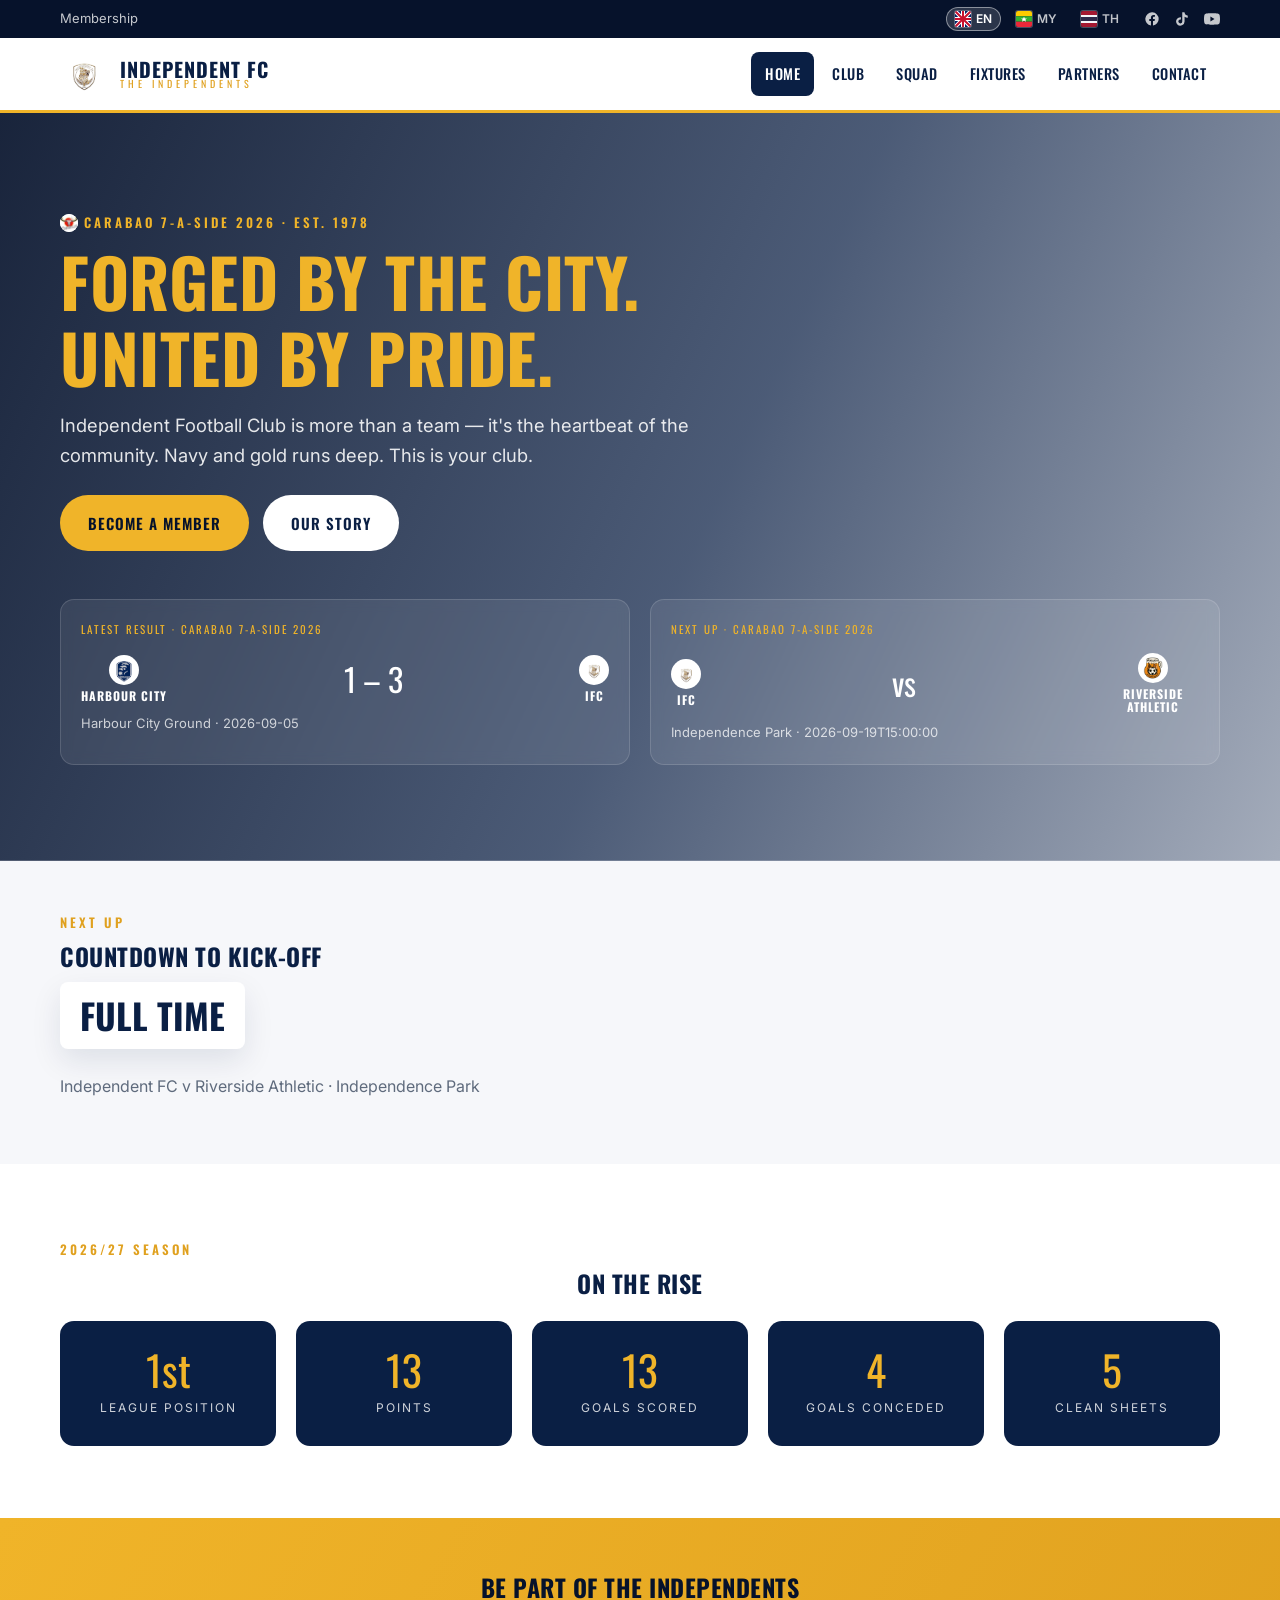
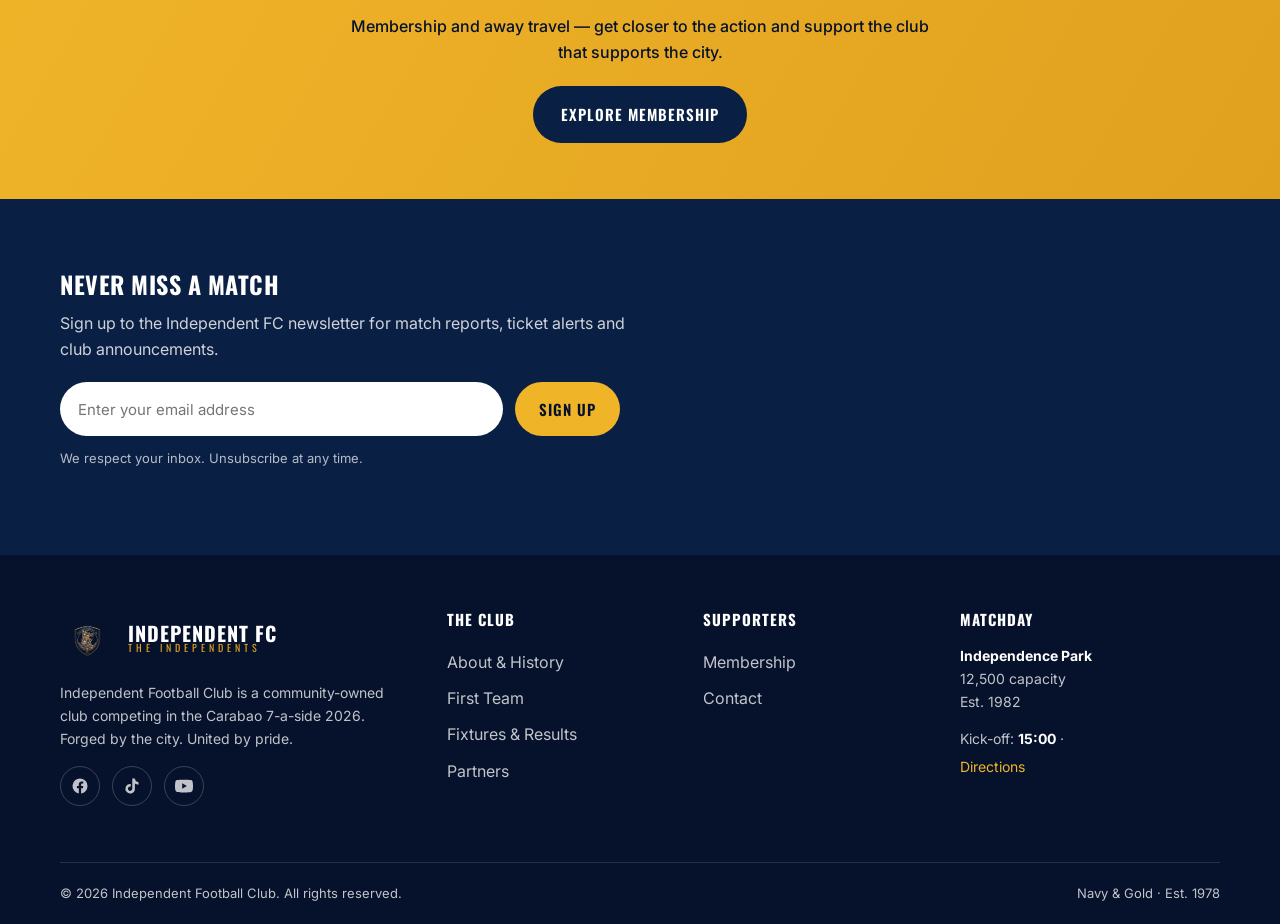
==== index.html @ 66b0af92 "Independent FC static site: 7 pages, Carabao 7-a-side 2026, EN/MY/TH language switcher, squad, fixtu" ====
<!DOCTYPE html>
<html lang="en">
<head>
  <meta charset="UTF-8">
  <meta name="viewport" content="width=device-width, initial-scale=1.0">
  <title>Independent Football Club — The Independents | Home</title>
  <meta name="description" content="Independent Football Club — a proud community football club. Match results, fixtures, squad, news, tickets and membership. Forged by the city. United by pride.">
  <meta property="og:title" content="Independent Football Club">
  <meta property="og:description" content="Forged by the city. United by pride. Fixtures, results, squad, tickets and membership for Independent FC.">
  <meta property="og:type" content="website">
  <meta property="og:image" content="assets/img/hero.svg">
  <link rel="icon" href="assets/img/crest.png">
  <link rel="preconnect" href="https://fonts.googleapis.com">
  <link rel="preconnect" href="https://fonts.gstatic.com" crossorigin>
  <link href="https://fonts.googleapis.com/css2?family=Oswald:wght@400;500;600;700&family=Inter:wght@400;500;600;700&display=swap" rel="stylesheet">
  <link rel="stylesheet" href="css/style.css">
  <script type="application/ld+json">
  {
    "@context": "https://schema.org",
    "@type": "SportsClub",
    "name": "Independent Football Club",
    "sport": "Association Football",
    "foundingDate": "1978",
    "location": { "@type": "Place", "name": "Independence Park" }
  }
  </script>
</head>
<body>

  <!-- Top bar -->
  <div class="topbar">
    <div class="container">
      <div class="topbar__links"><a href="membership.html" data-i18n="topbar_membership">Membership</a></div>
      <div class="topbar__lang" id="langSwitch"></div>
      <div class="topbar__socials" data-socials></div>
    </div>
  </div>

  <!-- Header -->
  <header class="site-header">
    <div class="container">
      <a class="brand" href="index.html">
        <img class="brand__crest" src="assets/img/crest.png" alt="Independent FC crest">
        <div class="brand__name"><strong>Independent FC</strong><span>The Independents</span></div>
      </a>
      <nav class="nav" id="siteNav" aria-label="Main navigation">
        <a href="index.html" data-i18n="nav_home">Home</a>
        <a href="about.html" data-i18n="nav_club">Club</a>
        <a href="team.html" data-i18n="nav_squad">Squad</a>
        <a href="fixtures.html" data-i18n="nav_fixtures">Fixtures</a>
        <a href="sponsors.html" data-i18n="nav_partners">Partners</a>
        <a href="contact.html" data-i18n="nav_contact">Contact</a>
      </nav>
      <button class="nav-toggle" aria-label="Toggle menu" aria-expanded="false"><span></span><span></span><span></span></button>
    </div>
  </header>

  <!-- Hero -->
  <section class="hero" style="--hero-img:url('assets/img/hero.svg')">
    <div class="container">
      <div class="hero__inner">
        <span class="eyebrow"><img class="eyebrow-logo" src="assets/img/carabao-logo.png" alt="">Carabao 7-a-side 2026 · Est. 1978</span>
        <h1><span data-i18n="hero_h1a">Forged by the City.</span><br><span data-i18n="hero_h1b">United by Pride.</span></h1>
        <p class="lead" data-i18n="hero_lead">Independent Football Club is more than a team — it's the heartbeat of the community. Navy and gold runs deep. This is your club.</p>
        <div class="hero__actions">
          <a class="btn btn--gold" href="membership.html" data-i18n="hero_cta_member">Become a Member</a>
          <a class="btn btn--white" href="about.html" data-i18n="hero_cta_story">Our Story</a>
        </div>
      </div>
      <div class="hero__strip" id="heroMatch"></div>
    </div>
  </section>

  <!-- Next fixture countdown -->
  <section class="section section--tight">
    <div class="container">
      <span class="eyebrow" data-i18n="sec_next">Next Up</span>
      <h2 data-i18n="sec_countdown_h">Countdown to Kick-off</h2>
      <div class="countdown" id="countdown"></div>
      <p class="mt-2" style="color:var(--muted);">Independent FC v Riverside Athletic · Independence Park</p>
    </div>
  </section>

  <!-- Season stats -->
  <section class="section section--alt">
    <div class="container">
      <span class="eyebrow" data-i18n="sec_season">2026/27 Season</span>
      <h2 class="text-center" data-i18n="sec_rise">On the Rise</h2>
      <div class="stat-row mt-2">
        <div class="stat"><div class="stat__num">1st</div><div class="stat__label" data-i18n="stat_position">League Position</div></div>
        <div class="stat"><div class="stat__num">13</div><div class="stat__label" data-i18n="stat_points">Points</div></div>
        <div class="stat"><div class="stat__num">13</div><div class="stat__label" data-i18n="stat_scored">Goals Scored</div></div>
        <div class="stat"><div class="stat__num">4</div><div class="stat__label" data-i18n="stat_conceded">Goals Conceded</div></div>
        <div class="stat"><div class="stat__num">5</div><div class="stat__label" data-i18n="stat_clean">Clean Sheets</div></div>
      </div>
    </div>
  </section>

  <!-- Membership / CTA -->
  <section class="cta">
    <div class="container">
      <h2 data-i18n="cta_h">Be Part of the Independents</h2>
      <p data-i18n="cta_p">Membership and away travel — get closer to the action and support the club that supports the city.</p>
      <a class="btn btn--navy" href="membership.html" data-i18n="cta_btn">Explore Membership</a>
    </div>
  </section>

  <!-- Newsletter -->
  <section class="newsletter section">
    <div class="container">
      <h2 data-i18n="nl_h">Never Miss a Match</h2>
      <p style="color:rgba(255,255,255,.8);max-width:60ch;" data-i18n="nl_p">Sign up to the Independent FC newsletter for match reports, ticket alerts and club announcements.</p>
      <form class="newsletter__form" data-newsletter>
        <input type="email" placeholder="Enter your email address" required aria-label="Email address" data-i18n-placeholder="nl_ph">
        <button type="submit" class="btn btn--gold" data-i18n="nl_btn">Sign Up</button>
      </form>
      <p class="form-note" data-i18n="nl_note">We respect your inbox. Unsubscribe at any time.</p>
    </div>
  </section>

  <!-- Footer -->
  <footer class="site-footer">
    <div class="container">
      <div class="site-footer__main">
        <div>
          <div class="footer-brand">
            <img class="brand__crest" src="assets/img/crest.png" alt="Independent FC crest">
            <div class="brand__name"><strong style="color:#fff;">Independent FC</strong><span>The Independents</span></div>
          </div>
          <p>Independent Football Club is a community-owned club competing in the Carabao 7-a-side 2026. Forged by the city. United by pride.</p>
          <div class="site-footer__socials" data-socials></div>
        </div>
        <div>
          <h4 data-i18n="footer_theclub">The Club</h4>
          <a href="about.html" data-i18n="footer_about_history">About &amp; History</a>
          <a href="team.html" data-i18n="footer_first_team">First Team</a>
          <a href="fixtures.html" data-i18n="footer_fixtures_results">Fixtures &amp; Results</a>
          <a href="sponsors.html" data-i18n="nav_partners">Partners</a>
        </div>
        <div>
          <h4 data-i18n="footer_supporters">Supporters</h4>
          <a href="membership.html" data-i18n="topbar_membership">Membership</a>
          <a href="contact.html" data-i18n="nav_contact">Contact</a>
        </div>
        <div>
          <h4 data-i18n="footer_matchday">Matchday</h4>
          <p><strong style="color:#fff;" data-i18n="footer_park">Independence Park</strong><br><span data-i18n="footer_capacity">12,500 capacity</span><br><span data-i18n="footer_est1982">Est. 1982</span></p>
          <p><span data-i18n="footer_kickoff">Kick-off:</span> <strong style="color:#fff;">15:00</strong> · <a href="contact.html" style="color:var(--gold-500);" data-i18n="footer_directions">Directions</a></p>
        </div>
      </div>
      <div class="site-footer__bottom">
        <span data-i18n="footer_rights">© 2026 Independent Football Club. All rights reserved.</span>
        <span>Navy &amp; Gold · Est. 1978</span>
      </div>
    </div>
  </footer>

  <script src="js/data.js"></script>
  <script src="js/i18n.js"></script>
  <script src="js/main.js"></script>
</body>
</html>
---- css/style.css ----
/* ============================================================
   INDEPENDENT FOOTBALL CLUB — Core Stylesheet
   Navy / Gold identity · Athletic, community-driven
   ============================================================ */

:root {
  /* Brand palette */
  --navy-900: #06122b;
  --navy-800: #0a1f44;
  --navy-700: #123069;
  --navy-600: #1b3f80;
  --gold-500: #f0b429;
  --gold-600: #e0a11f;
  --gold-700: #c98a1b;
  --gold-100: #fdf3d9;
  --white: #ffffff;
  --off-white: #f6f7fa;
  --ink: #17202e;
  --muted: #5f6b7d;
  --line: #e4e8ef;
  --danger: #d64545;
  --win: #2e9e63;
  --loss: #d64545;

  /* Typography */
  --font-head: "Oswald", "Arial Narrow", sans-serif;
  --font-body: "Inter", "Segoe UI", system-ui, sans-serif;

  /* Layout */
  --maxw: 1200px;
  --radius: 14px;
  --radius-sm: 8px;
  --shadow: 0 12px 30px rgba(10, 31, 68, 0.10);
  --shadow-lg: 0 24px 60px rgba(10, 31, 68, 0.16);
  --nav-h: 72px;
}

/* ---------- Reset ---------- */
*, *::before, *::after { box-sizing: border-box; }
html { scroll-behavior: smooth; -webkit-text-size-adjust: 100%; }
body {
  margin: 0;
  font-family: var(--font-body);
  color: var(--ink);
  background: var(--off-white);
  line-height: 1.65;
  font-size: 16px;
}
img { max-width: 100%; display: block; }
a { color: inherit; text-decoration: none; }
ul { margin: 0; padding: 0; list-style: none; }
h1, h2, h3, h4 {
  font-family: var(--font-head);
  text-transform: uppercase;
  letter-spacing: 0.5px;
  line-height: 1.12;
  margin: 0 0 0.5em;
  color: var(--navy-800);
}
p { margin: 0 0 1em; }
.container { width: 100%; max-width: var(--maxw); margin: 0 auto; padding: 0 20px; }

/* ---------- Utility ---------- */
.section { padding: 72px 0; }
.section--tight { padding: 48px 0; }
.section--alt { background: var(--white); }
.section--navy { background: var(--navy-800); color: var(--white); }
.section--navy h2, .section--navy h3 { color: var(--white); }
.eyebrow {
  font-family: var(--font-head);
  text-transform: uppercase;
  letter-spacing: 3px;
  font-size: 13px;
  color: var(--gold-600);
  font-weight: 600;
  display: inline-block;
  margin-bottom: 10px;
}
.eyebrow-logo { width: 18px; height: 18px; border-radius: 50%; object-fit: contain; background: #fff; vertical-align: -4px; margin-right: 6px; display: inline-block; }
.lead { font-size: 1.15rem; color: var(--muted); max-width: 70ch; }
.btn {
  display: inline-flex; align-items: center; gap: 8px;
  font-family: var(--font-head);
  text-transform: uppercase; letter-spacing: 1px;
  font-weight: 600; font-size: 15px;
  padding: 14px 26px; border-radius: 999px;
  border: 2px solid transparent; cursor: pointer;
  transition: transform .15s ease, box-shadow .15s ease, background .15s ease;
}
.btn:hover { transform: translateY(-2px); box-shadow: var(--shadow); }
.btn--gold { background: var(--gold-500); color: var(--navy-900); }
.btn--gold:hover { background: var(--gold-600); }
.btn--navy { background: var(--navy-800); color: var(--white); }
.btn--outline { background: transparent; color: var(--navy-800); border-color: var(--navy-800); }
.btn--outline:hover { background: var(--navy-800); color: var(--white); }
.btn--white { background: var(--white); color: var(--navy-800); }
.text-center { text-align: center; }
.mt-2 { margin-top: 1.5rem; }

/* ============================================================
   HEADER
   ============================================================ */
.topbar {
  background: var(--navy-900);
  color: rgba(255,255,255,.85);
  font-size: 13px;
}
.topbar .container {
  display: flex; align-items: center; justify-content: space-between;
  min-height: 38px; gap: 16px; flex-wrap: wrap;
}
.topbar__links { display: flex; gap: 18px; flex-wrap: wrap; }
.topbar a { color: inherit; opacity: .9; }
.topbar a:hover { color: var(--gold-500); opacity: 1; }
.topbar__socials { display: flex; gap: 14px; }
.topbar__socials a { display: inline-flex; }
.topbar__socials svg { width: 16px; height: 16px; }
.topbar__lang { display: flex; align-items: center; gap: 6px; margin-left: auto; }
.lang-btn {
  display: inline-flex; align-items: center; gap: 5px; padding: 3px 8px;
  border: 1px solid transparent; border-radius: 999px; background: transparent;
  color: rgba(255,255,255,.75); font: inherit; font-size: 12px; font-weight: 600;
  line-height: 1; cursor: pointer;
}
.lang-btn svg { width: 16px; height: 16px; border-radius: 2px; box-shadow: 0 0 0 1px rgba(255,255,255,.25); }
.lang-btn:hover { color: #fff; background: rgba(255,255,255,.1); }
.lang-btn.is-active { background: rgba(255,255,255,.15); border-color: rgba(255,255,255,.45); color: #fff; }

.site-header {
  background: var(--white);
  border-bottom: 3px solid var(--gold-500);
  position: sticky; top: 0; z-index: 100;
}
.site-header .container {
  display: flex; align-items: center; justify-content: space-between;
  height: var(--nav-h);
}
.brand { display: flex; align-items: center; gap: 12px; }
.brand__crest { width: 48px; height: 48px; }
.brand__name { font-family: var(--font-head); text-transform: uppercase; line-height: 1; }
.brand__name strong { display: block; font-size: 20px; color: var(--navy-800); letter-spacing: 1px; }
.brand__name span { display: block; font-size: 10px; color: var(--gold-600); letter-spacing: 4px; }

.nav { display: flex; align-items: center; gap: 4px; }
.nav a {
  font-family: var(--font-head); text-transform: uppercase; letter-spacing: .5px;
  font-size: 14.5px; font-weight: 500; color: var(--navy-800);
  padding: 10px 14px; border-radius: 8px; transition: background .15s, color .15s;
}
.nav a:hover { background: var(--gold-100); color: var(--navy-700); }
.nav a.is-active { background: var(--navy-800); color: var(--white); }
.nav__cta { margin-left: 6px; }

.nav-toggle {
  display: none; background: none; border: 0; cursor: pointer;
  width: 44px; height: 44px; flex-direction: column; gap: 5px; justify-content: center;
  align-items: center;
}
.nav-toggle span { display: block; width: 24px; height: 3px; background: var(--navy-800); border-radius: 2px; transition: transform .25s, opacity .25s; }
.nav-toggle.is-open span:nth-child(1) { transform: translateY(8px) rotate(45deg); }
.nav-toggle.is-open span:nth-child(2) { opacity: 0; }
.nav-toggle.is-open span:nth-child(3) { transform: translateY(-8px) rotate(-45deg); }

/* ============================================================
   HERO
   ============================================================ */
.hero {
  position: relative;
  color: var(--white);
  background:
    linear-gradient(115deg, rgba(6,18,43,.92) 0%, rgba(10,31,68,.72) 55%, rgba(10,31,68,.35) 100%),
    var(--hero-img, linear-gradient(135deg, var(--navy-800), var(--navy-600)));
  background-size: cover; background-position: center;
  padding: 96px 0;
}
.hero__inner { max-width: 680px; }
.hero .eyebrow { color: var(--gold-500); }
.hero h1 { font-size: clamp(2.4rem, 6vw, 4.2rem); color: var(--white); text-transform: uppercase; margin-bottom: 16px; }
.hero h1 span { color: var(--gold-500); }
.hero p.lead { color: rgba(255,255,255,.88); }
.hero__actions { display: flex; gap: 14px; margin-top: 24px; flex-wrap: wrap; }

/* Match strip on hero */
.hero__strip {
  display: grid; grid-template-columns: repeat(auto-fit, minmax(240px, 1fr));
  gap: 20px; margin-top: 48px;
}
.hmatch {
  background: rgba(255,255,255,.08);
  backdrop-filter: blur(6px);
  border: 1px solid rgba(255,255,255,.14);
  border-radius: var(--radius);
  padding: 20px;
}
.hmatch__label { font-family: var(--font-head); text-transform: uppercase; letter-spacing: 2px; font-size: 11px; color: var(--gold-500); }
.hmatch__score { display: flex; align-items: center; justify-content: space-between; margin: 14px 0 8px; font-family: var(--font-head); }
.hmatch__team { font-size: 15px; text-transform: uppercase; letter-spacing: 1px; }
.hmatch__num { font-size: 32px; color: var(--white); }
.hmatch__meta { font-size: 13px; color: rgba(255,255,255,.75); }
.hmatch__meta strong { color: var(--gold-500); }

/* ============================================================
   CARDS / GRIDS
   ============================================================ */
.grid { display: grid; gap: 24px; }
.grid--2 { grid-template-columns: repeat(2, 1fr); }
.grid--3 { grid-template-columns: repeat(3, 1fr); }
.grid--4 { grid-template-columns: repeat(4, 1fr); }

.card {
  background: var(--white); border-radius: var(--radius);
  box-shadow: var(--shadow); overflow: hidden;
  display: flex; flex-direction: column;
  transition: transform .18s ease, box-shadow .18s ease;
}
.card:hover { transform: translateY(-4px); box-shadow: var(--shadow-lg); }
.card__media { aspect-ratio: 16/10; background: var(--navy-100, #eef1f6); }
.card__media img { width: 100%; height: 100%; object-fit: cover; }
.card__body { padding: 22px; display: flex; flex-direction: column; flex: 1; }
.card__body h3 { font-size: 1.3rem; }
.card__body p { color: var(--muted); font-size: .96rem; }
.card__link { margin-top: auto; color: var(--gold-700); font-family: var(--font-head); text-transform: uppercase; letter-spacing: 1px; font-size: 14px; display: inline-flex; gap: 6px; align-items: center; }
.card__link:hover { color: var(--navy-800); }
.tag {
  display: inline-block; font-family: var(--font-head); text-transform: uppercase;
  letter-spacing: 1px; font-size: 11px; padding: 4px 10px; border-radius: 999px;
  background: var(--gold-100); color: var(--gold-700); margin-bottom: 12px; font-weight: 600;
}

/* ============================================================
   TABLE
   ============================================================ */
.table-wrap { overflow-x: auto; border-radius: var(--radius); box-shadow: var(--shadow); background: var(--white); }
table { width: 100%; border-collapse: collapse; min-width: 520px; }
th, td { padding: 14px 18px; text-align: left; }
thead th {
  font-family: var(--font-head); text-transform: uppercase; letter-spacing: 1px;
  font-size: 12px; background: var(--navy-800); color: var(--white);
}
tbody tr { border-bottom: 1px solid var(--line); }
tbody tr:nth-child(even) { background: var(--off-white); }
tbody tr:hover { background: var(--gold-100); }
td { font-size: 15px; }
.result { font-weight: 700; }
.result--win { color: var(--win); }
.result--loss { color: var(--loss); }
.result--draw { color: var(--muted); }
.pos { font-family: var(--font-head); font-weight: 600; }
.badge-live { background: var(--danger); color: #fff; font-size: 10px; padding: 2px 8px; border-radius: 999px; letter-spacing: 1px; }

/* ============================================================
   STATS
   ============================================================ */
.stat {
  text-align: center; background: var(--navy-800); color: var(--white);
  border-radius: var(--radius); padding: 28px 20px;
}
.stat__num { font-family: var(--font-head); font-size: 2.6rem; color: var(--gold-500); line-height: 1; }
.stat__label { text-transform: uppercase; letter-spacing: 2px; font-size: 12px; color: rgba(255,255,255,.8); margin-top: 8px; }
.stat-row { display: grid; grid-template-columns: repeat(auto-fit, minmax(160px, 1fr)); gap: 20px; }

/* ============================================================
   PLAYER CARDS
   ============================================================ */
.player { text-align: center; }
.player__photo {
  aspect-ratio: 4/5; border-radius: var(--radius); overflow: hidden;
  background: linear-gradient(160deg, var(--navy-700), var(--navy-900)); position: relative;
}
.player__photo img { width: 100%; height: 100%; object-fit: cover; }
.player__number {
  position: absolute; top: 10px; right: 12px;
  font-family: var(--font-head); font-size: 44px; color: rgba(255,255,255,.22); line-height: 1;
}
.player__name { font-family: var(--font-head); text-transform: uppercase; font-size: 1.15rem; margin-top: 14px; color: var(--navy-800); }
.player__pos { color: var(--gold-700); font-size: 13px; text-transform: uppercase; letter-spacing: 1px; }
.player__stats { display: flex; justify-content: center; gap: 20px; margin-top: 10px; font-size: 13px; color: var(--muted); }
.player__stats b { display: block; color: var(--navy-800); font-size: 15px; }

/* ============================================================
   SPLIT / FEATURES
   ============================================================ */
.split { display: grid; grid-template-columns: 1fr 1fr; gap: 48px; align-items: center; }
.split__media img { border-radius: var(--radius); box-shadow: var(--shadow-lg); }
.feature-list li { display: flex; gap: 14px; margin-bottom: 16px; align-items: flex-start; }
.feature-list svg { width: 26px; height: 26px; color: var(--gold-600); flex-shrink: 0; margin-top: 2px; }
.feature-list strong { font-family: var(--font-head); text-transform: uppercase; letter-spacing: .5px; }
.feature-list span { color: var(--muted); }

/* ============================================================
   CTA BANNER
   ============================================================ */
.cta {
  background: linear-gradient(120deg, var(--gold-500), var(--gold-600));
  color: var(--navy-900); text-align: center; padding: 56px 24px;
}
.cta h2 { color: var(--navy-900); }
.cta p { max-width: 60ch; margin: 0 auto 20px; font-weight: 500; }

/* ============================================================
   NEWSLETTER
   ============================================================ */
.newsletter { background: var(--navy-800); color: var(--white); }
.newsletter h2 { color: var(--white); }
.newsletter__form { display: flex; gap: 12px; flex-wrap: wrap; margin-top: 20px; max-width: 560px; }
.newsletter__form input {
  flex: 1; min-width: 240px; padding: 14px 16px; border-radius: 999px; border: 2px solid transparent;
  font-family: var(--font-body); font-size: 15px;
}
.newsletter__form input:focus { outline: none; border-color: var(--gold-500); }
.form-note { font-size: 13px; color: rgba(255,255,255,.7); margin-top: 12px; }
.newsletter__form .btn--gold { padding: 14px 22px; }

/* ============================================================
   FORMS
   ============================================================ */
.field { margin-bottom: 18px; }
.field label { display: block; font-family: var(--font-head); text-transform: uppercase; letter-spacing: 1px; font-size: 13px; margin-bottom: 6px; color: var(--navy-800); }
.field input, .field select, .field textarea {
  width: 100%; padding: 13px 15px; border: 2px solid var(--line); border-radius: var(--radius-sm);
  font-family: var(--font-body); font-size: 15px; background: var(--white); color: var(--ink);
}
.field input:focus, .field select:focus, .field textarea:focus { outline: none; border-color: var(--gold-500); }
.field textarea { min-height: 130px; resize: vertical; }
.form-success { background: var(--win); color: #fff; padding: 16px; border-radius: var(--radius-sm); display: none; }
.form-success.is-visible { display: block; }

/* ============================================================
   PRICING / MEMBERSHIP
   ============================================================ */
.price-card { text-align: center; }
.price-card.is-featured { border: 3px solid var(--gold-500); position: relative; }
.price-card.is-featured::before {
  content: "MOST POPULAR"; position: absolute; top: -14px; left: 50%; transform: translateX(-50%);
  background: var(--gold-500); color: var(--navy-900); font-family: var(--font-head);
  text-transform: uppercase; letter-spacing: 1px; font-size: 12px; padding: 5px 16px; border-radius: 999px; font-weight: 600;
}
.price { font-family: var(--font-head); font-size: 3rem; color: var(--navy-800); margin: 8px 0 4px; }
.price span { font-size: 1rem; color: var(--muted); font-family: var(--font-body); }
.price-card ul { margin: 18px 0 24px; text-align: left; }
.price-card ul li { padding: 9px 0; border-bottom: 1px dashed var(--line); color: var(--muted); display: flex; gap: 10px; align-items: center; }
.price-card ul li svg { color: var(--gold-600); width: 18px; height: 18px; flex-shrink: 0; }

/* ============================================================
   LOGO WALL / SPONSORS
   ============================================================ */
.logo-wall { display: grid; grid-template-columns: repeat(auto-fill, minmax(180px, 1fr)); gap: 20px; }
.logo-tile {
  background: var(--white); border: 1px solid var(--line); border-radius: var(--radius);
  display: flex; align-items: center; justify-content: center; min-height: 120px;
  font-family: var(--font-head); text-transform: uppercase; letter-spacing: 1px;
  color: var(--muted); font-size: 18px; transition: all .18s;
}
.logo-tile:hover { border-color: var(--gold-500); color: var(--navy-800); box-shadow: var(--shadow); }

/* ============================================================
   FOOTER
   ============================================================ */
.site-footer { background: var(--navy-900); color: rgba(255,255,255,.75); }
.site-footer__main { display: grid; grid-template-columns: 1.6fr 1fr 1fr 1.2fr; gap: 40px; padding: 56px 0; }
.site-footer h4 { color: var(--white); font-size: 15px; letter-spacing: 1px; margin-bottom: 16px; }
.site-footer a { color: inherit; display: block; padding: 5px 0; }
.site-footer a:hover { color: var(--gold-500); }
.site-footer p { font-size: 14px; }
.footer-brand { display: flex; gap: 14px; align-items: center; margin-bottom: 16px; }
.footer-brand .brand__crest { width: 54px; height: 54px; }
.site-footer__socials { display: flex; gap: 12px; margin-top: 16px; }
.site-footer__socials a {
  width: 40px; height: 40px; border: 1px solid rgba(255,255,255,.2); border-radius: 50%;
  display: inline-flex; align-items: center; justify-content: center; padding: 0;
}
.site-footer__socials a:hover { background: var(--gold-500); color: var(--navy-900); border-color: var(--gold-500); }
.site-footer__socials svg { width: 18px; height: 18px; }
.site-footer__bottom {
  border-top: 1px solid rgba(255,255,255,.12); padding: 20px 0; font-size: 13px;
  display: flex; justify-content: space-between; flex-wrap: wrap; gap: 10px;
}

/* ============================================================
   PAGE HERO (interior)
   ============================================================ */
.page-hero {
  background: linear-gradient(120deg, var(--navy-900), var(--navy-600));
  color: var(--white); padding: 64px 0 56px; position: relative; overflow: hidden;
}
.page-hero::after {
  content: ""; position: absolute; right: -60px; top: -60px; width: 280px; height: 280px;
  border-radius: 50%; border: 40px solid rgba(240,180,41,.12);
}
.page-hero h1 { color: var(--white); font-size: clamp(2rem, 5vw, 3rem); }
.page-hero p { color: rgba(255,255,255,.85); max-width: 70ch; }
.breadcrumb { font-size: 13px; color: rgba(255,255,255,.6); margin-bottom: 14px; text-transform: uppercase; letter-spacing: 1px; }
.breadcrumb a:hover { color: var(--gold-500); }

/* Competition branding */
.comp-badge {
  display: inline-flex; align-items: center; gap: 12px;
  background: rgba(255,255,255,.1); border: 1px solid rgba(255,255,255,.28);
  padding: 8px 18px 8px 8px; border-radius: 999px; margin-top: 20px;
}
.comp-badge img { width: 34px; height: 34px; border-radius: 50%; object-fit: contain; background: #fff; padding: 2px; }
.comp-badge span { font-family: var(--font-head); text-transform: uppercase; letter-spacing: 2px; font-size: 14px; color: var(--gold-500); }
.comp-title { display: flex; align-items: center; gap: 14px; flex-wrap: wrap; }
.comp-title img { width: 46px; height: 46px; border-radius: 12px; object-fit: contain; background: #fff; padding: 5px; box-shadow: var(--shadow); }
.comp-title h2 { margin: 0; }

/* Partner card */
.partner-card {
  display: flex; gap: 26px; align-items: center; flex-wrap: wrap;
  background: #fff; border: 1px solid var(--border); border-radius: 16px;
  padding: 24px; box-shadow: var(--shadow);
}
.partner-card__logo {
  flex: 0 0 140px; width: 140px; height: 140px; border-radius: 12px;
  background: #f4f6f9; border: 1px solid var(--border);
  display: flex; align-items: center; justify-content: center;
  overflow: hidden;
}
.partner-card__logo img { width: 100%; height: 100%; object-fit: cover; }
.partner-card__body { flex: 1 1 320px; }
.partner-card__body h3 { margin: 4px 0 8px; }
.partner-card__body p { margin-bottom: 10px; }

/* Club crests in tables & match strips */
.team-c { display: inline-flex; align-items: center; gap: 8px; white-space: nowrap; }
.mini-crest { width: 26px; height: 26px; border-radius: 50%; object-fit: contain; background: #fff; padding: 2px; border: 1px solid var(--border); }
.team-cell { display: flex; align-items: center; gap: 14px; flex-wrap: wrap; }
.vs { color: var(--muted); font-weight: 700; font-size: 11px; text-transform: uppercase; }
.hmatch__crest { display: flex; flex-direction: column; align-items: center; gap: 4px; }
.hmatch__crest img { width: 30px; height: 30px; border-radius: 50%; object-fit: contain; background: #fff; padding: 2px; border: 1px solid rgba(255,255,255,.35); }
.hmatch__crest b { font-family: var(--font-head); text-transform: uppercase; letter-spacing: 1px; font-size: 12px; color: #fff; max-width: 92px; text-align: center; line-height: 1.15; }

/* ============================================================
   ARTICLES / NEWS
   ============================================================ */
.article-list { display: grid; gap: 28px; }
.article {
  display: grid; grid-template-columns: 280px 1fr; gap: 24px;
  background: var(--white); border-radius: var(--radius); overflow: hidden; box-shadow: var(--shadow);
}
.article__media { background: var(--navy-100, #eef1f6); min-height: 180px; }
.article__media img { width: 100%; height: 100%; object-fit: cover; }
.article__body { padding: 24px 24px 24px 0; }
.article__body h3 { font-size: 1.5rem; }
.article__body p { color: var(--muted); }
.article__meta { font-size: 13px; color: var(--gold-700); text-transform: uppercase; letter-spacing: 1px; margin-bottom: 10px; }

/* ============================================================
   COUNTDOWN
   ============================================================ */
.countdown { display: flex; gap: 16px; flex-wrap: wrap; }
.countdown__unit {
  background: var(--white); border-radius: var(--radius-sm); padding: 16px 20px; text-align: center;
  min-width: 80px; box-shadow: var(--shadow);
}
.countdown__unit b { font-family: var(--font-head); font-size: 2.2rem; color: var(--navy-800); display: block; line-height: 1; }
.countdown__unit span { font-size: 12px; text-transform: uppercase; letter-spacing: 1px; color: var(--muted); }

/* ============================================================
   CONTACT / MAP
   ============================================================ */
.map-embed { border-radius: var(--radius); overflow: hidden; box-shadow: var(--shadow); border: 0; width: 100%; min-height: 400px; }
.contact-grid { display: grid; grid-template-columns: 1fr 1.2fr; gap: 40px; }

/* ============================================================
   RESPONSIVE
   ============================================================ */
@media (max-width: 1000px) {
  .grid--4 { grid-template-columns: repeat(2, 1fr); }
  .grid--3 { grid-template-columns: repeat(2, 1fr); }
  .site-footer__main { grid-template-columns: 1fr 1fr; }
}

@media (max-width: 860px) {
  .nav {
    position: fixed; inset: var(--nav-h) 0 auto 0;
    background: var(--white); flex-direction: column; align-items: stretch;
    padding: 16px; gap: 6px; box-shadow: var(--shadow-lg);
    transform: translateY(-140%); transition: transform .25s ease; z-index: 90;
    border-bottom: 3px solid var(--gold-500);
  }
  .nav.is-open { transform: translateY(0); }
  .nav a { padding: 12px 14px; }
  .nav__cta { margin: 8px 0 0; }
  .nav-toggle { display: flex; }
  .split, .contact-grid { grid-template-columns: 1fr; }
  .article { grid-template-columns: 1fr; }
  .article__media { min-height: 220px; }
  .article__body { padding: 20px; }
}

@media (max-width: 640px) {
  .grid--2, .grid--3, .grid--4 { grid-template-columns: 1fr; }
  .section { padding: 52px 0; }
  .hero { padding: 64px 0; }
  .topbar__links { display: none; }
  .topbar .container { justify-content: center; }
}

/* Reduced motion */
@media (prefers-reduced-motion: reduce) {
  * { animation: none !important; transition: none !important; }
  html { scroll-behavior: auto; }
}
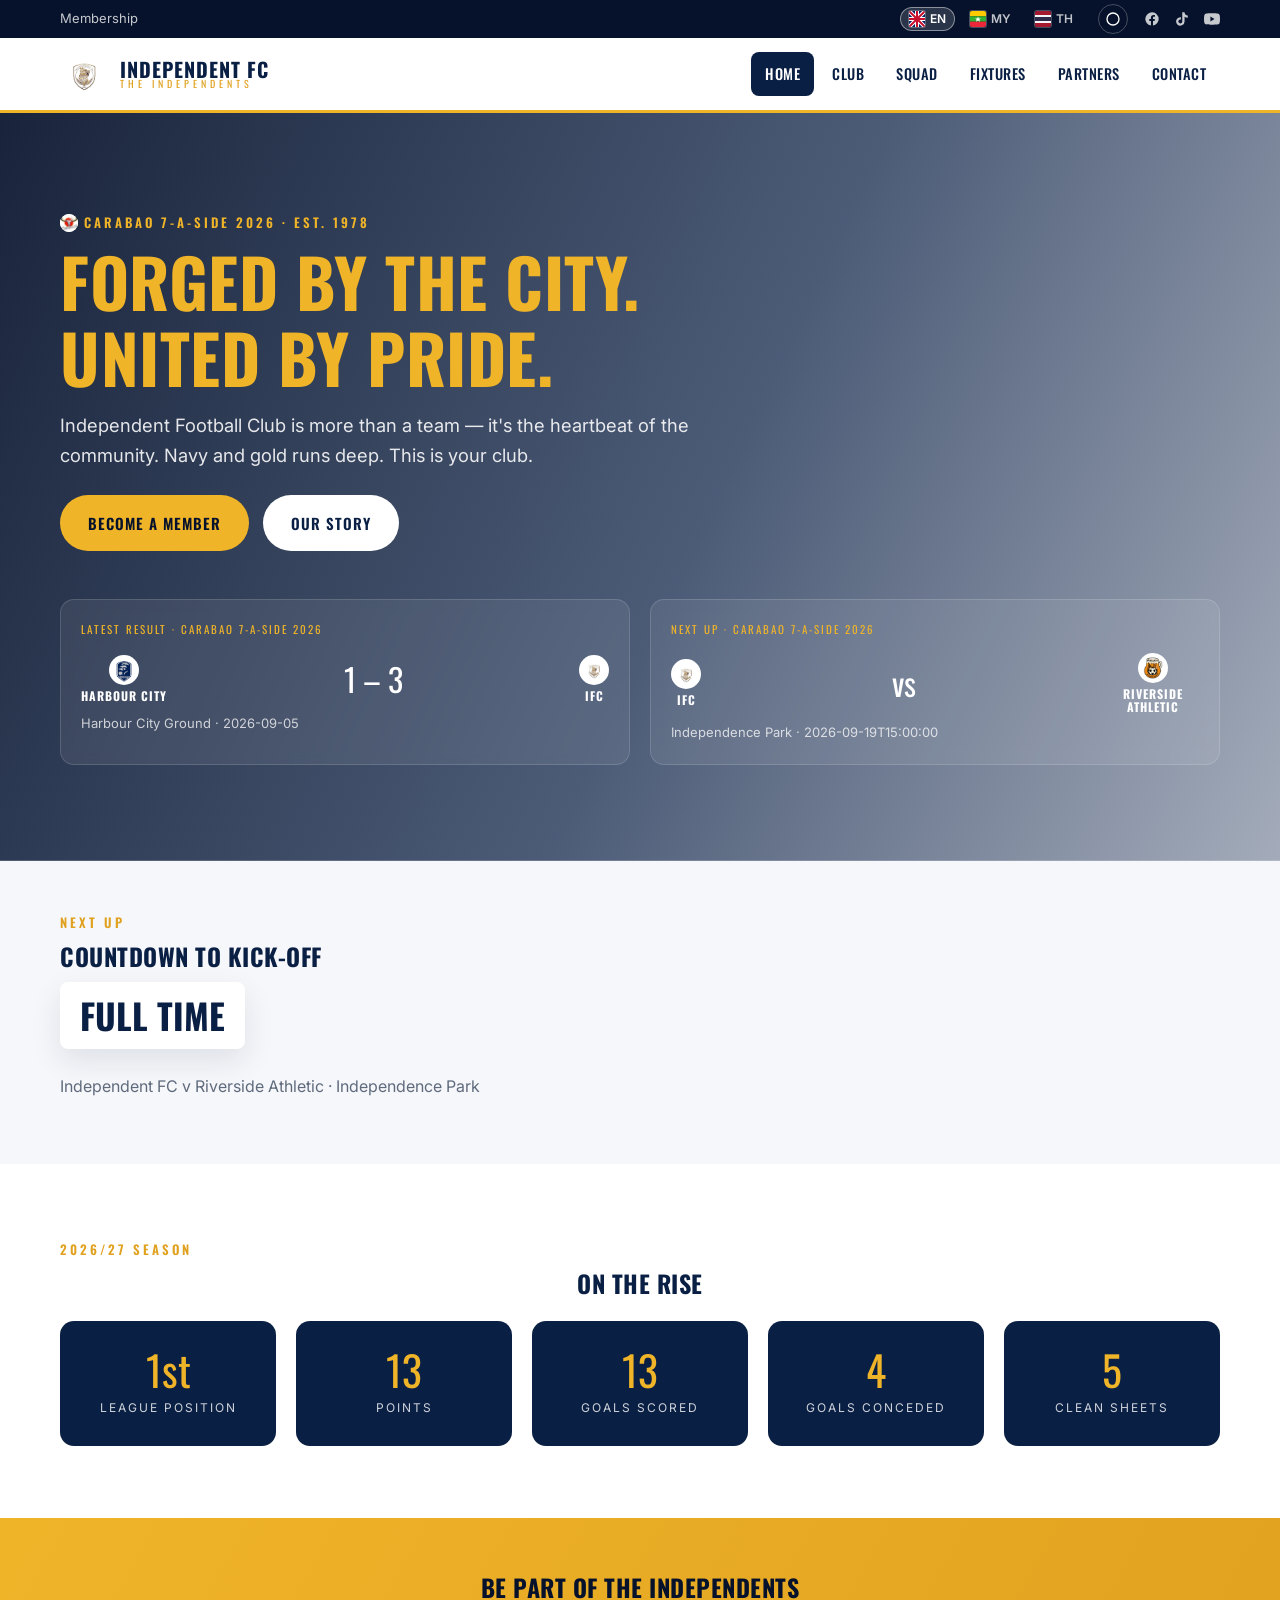
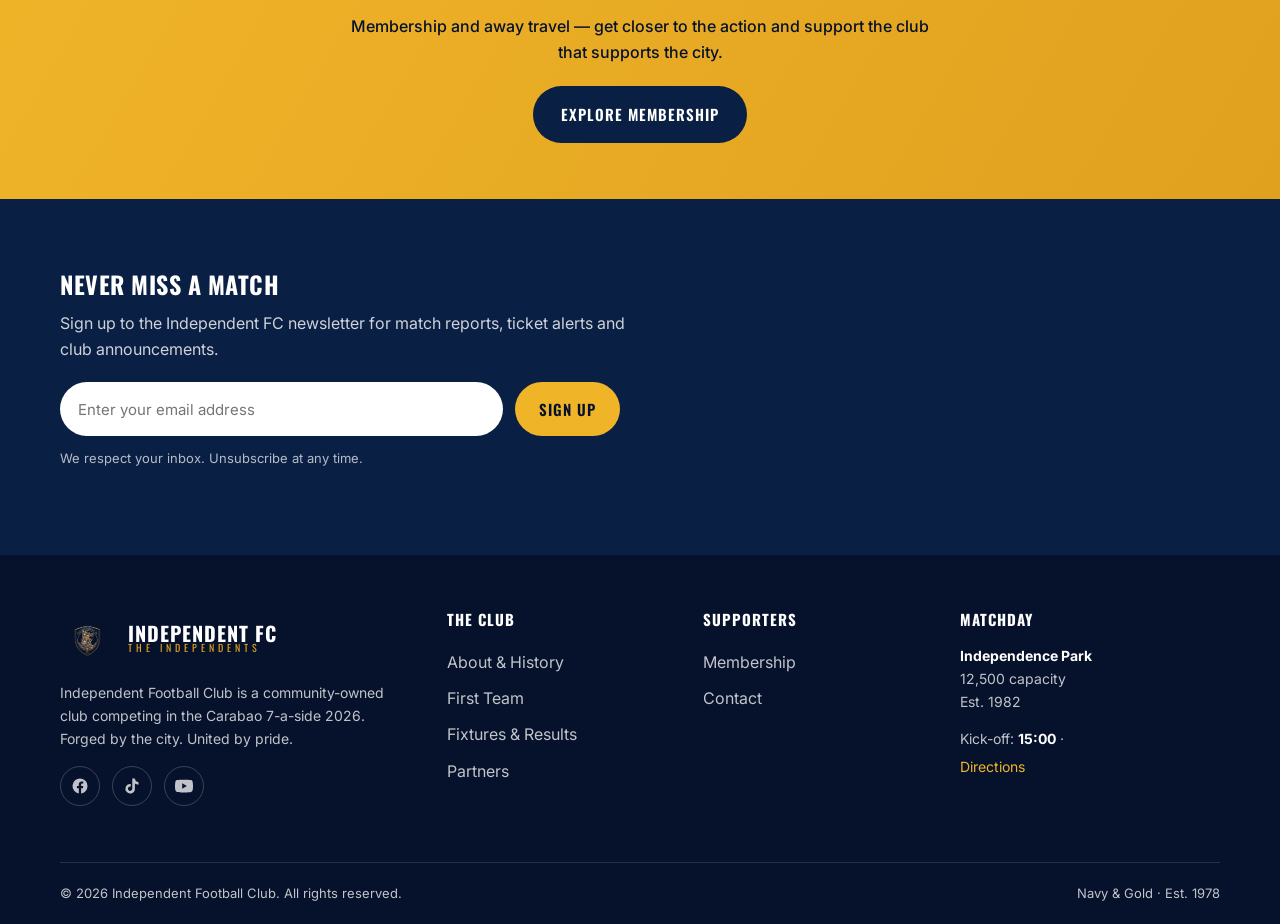
==== commit 9b682e14: "Update Facebook social link" ====
--- a/index.html
+++ b/index.html
@@ -32,6 +32,7 @@
     <div class="container">
       <div class="topbar__links"><a href="membership.html" data-i18n="topbar_membership">Membership</a></div>
       <div class="topbar__lang" id="langSwitch"></div>
+      <button class="theme-toggle" id="themeToggle" aria-label="Toggle theme"><svg viewBox="0 0 24 24" fill="none" stroke="currentColor" stroke-width="2"><path d="M12 3a9 9 0 1 0 0 18 9 9 0 0 0 0-18z"/></svg></button>
       <div class="topbar__socials" data-socials></div>
     </div>
   </div>
--- a/css/style.css
+++ b/css/style.css
@@ -4,7 +4,14 @@
    ============================================================ */
 
 :root {
-  /* Brand palette */
+  /* Semantic Colors (Theme-aware) */
+  --bg-page: #f6f7fa;
+  --bg-card: #ffffff;
+  --text-main: #17202e;
+  --text-heading: #0a1f44;
+  --text-muted: #5f6b7d;
+
+  /* Brand palette (kept as base) */
   --navy-900: #06122b;
   --navy-800: #0a1f44;
   --navy-700: #123069;
@@ -35,14 +42,22 @@
   --nav-h: 72px;
 }
 
+[data-theme="dark"] {
+  --bg-page: #06122b;
+  --bg-card: #0a1f44;
+  --text-main: #f6f7fa;
+  --text-heading: #ffffff;
+  --text-muted: #a0acbf;
+}
+
 /* ---------- Reset ---------- */
 *, *::before, *::after { box-sizing: border-box; }
 html { scroll-behavior: smooth; -webkit-text-size-adjust: 100%; }
 body {
   margin: 0;
   font-family: var(--font-body);
-  color: var(--ink);
-  background: var(--off-white);
+  color: var(--text-main);
+  background: var(--bg-page);
   line-height: 1.65;
   font-size: 16px;
 }
@@ -55,7 +70,7 @@
   letter-spacing: 0.5px;
   line-height: 1.12;
   margin: 0 0 0.5em;
-  color: var(--navy-800);
+  color: var(--text-heading);
 }
 p { margin: 0 0 1em; }
 .container { width: 100%; max-width: var(--maxw); margin: 0 auto; padding: 0 20px; }
@@ -63,7 +78,7 @@
 /* ---------- Utility ---------- */
 .section { padding: 72px 0; }
 .section--tight { padding: 48px 0; }
-.section--alt { background: var(--white); }
+.section--alt { background: var(--bg-card); }
 .section--navy { background: var(--navy-800); color: var(--white); }
 .section--navy h2, .section--navy h3 { color: var(--white); }
 .eyebrow {
@@ -77,7 +92,7 @@
   margin-bottom: 10px;
 }
 .eyebrow-logo { width: 18px; height: 18px; border-radius: 50%; object-fit: contain; background: #fff; vertical-align: -4px; margin-right: 6px; display: inline-block; }
-.lead { font-size: 1.15rem; color: var(--muted); max-width: 70ch; }
+.lead { font-size: 1.15rem; color: var(--text-muted); max-width: 70ch; }
 .btn {
   display: inline-flex; align-items: center; gap: 8px;
   font-family: var(--font-head);
@@ -95,7 +110,7 @@
 .btn--outline:hover { background: var(--navy-800); color: var(--white); }
 .btn--white { background: var(--white); color: var(--navy-800); }
 .text-center { text-align: center; }
-.mt-2 { margin-top: 1.5rem; }
+.mt-2 { margin-top: 1.5rem; color: var(--text-muted); }
 
 /* ============================================================
    HEADER
@@ -126,6 +141,15 @@
 .lang-btn:hover { color: #fff; background: rgba(255,255,255,.1); }
 .lang-btn.is-active { background: rgba(255,255,255,.15); border-color: rgba(255,255,255,.45); color: #fff; }
 
+.theme-toggle {
+  display: inline-flex; align-items: center; justify-content: center;
+  width: 30px; height: 30px; border-radius: 50%;
+  border: 1px solid rgba(255,255,255,.25); background: transparent;
+  color: #fff; cursor: pointer; padding: 0;
+}
+.theme-toggle svg { width: 16px; height: 16px; }
+.theme-toggle:hover { background: rgba(255,255,255,.1); }
+
 .site-header {
   background: var(--white);
   border-bottom: 3px solid var(--gold-500);
@@ -208,7 +232,7 @@
 .grid--4 { grid-template-columns: repeat(4, 1fr); }
 
 .card {
-  background: var(--white); border-radius: var(--radius);
+  background: var(--bg-card); border-radius: var(--radius);
   box-shadow: var(--shadow); overflow: hidden;
   display: flex; flex-direction: column;
   transition: transform .18s ease, box-shadow .18s ease;
@@ -230,7 +254,7 @@
 /* ============================================================
    TABLE
    ============================================================ */
-.table-wrap { overflow-x: auto; border-radius: var(--radius); box-shadow: var(--shadow); background: var(--white); }
+.table-wrap { overflow-x: auto; border-radius: var(--radius); box-shadow: var(--shadow); background: var(--bg-card); }
 table { width: 100%; border-collapse: collapse; min-width: 520px; }
 th, td { padding: 14px 18px; text-align: left; }
 thead th {
@@ -244,7 +268,7 @@
 .result { font-weight: 700; }
 .result--win { color: var(--win); }
 .result--loss { color: var(--loss); }
-.result--draw { color: var(--muted); }
+.result--draw { color: var(--text-muted); }
 .pos { font-family: var(--font-head); font-weight: 600; }
 .badge-live { background: var(--danger); color: #fff; font-size: 10px; padding: 2px 8px; border-radius: 999px; letter-spacing: 1px; }
 
@@ -272,10 +296,10 @@
   position: absolute; top: 10px; right: 12px;
   font-family: var(--font-head); font-size: 44px; color: rgba(255,255,255,.22); line-height: 1;
 }
-.player__name { font-family: var(--font-head); text-transform: uppercase; font-size: 1.15rem; margin-top: 14px; color: var(--navy-800); }
+.player__name { font-family: var(--font-head); text-transform: uppercase; font-size: 1.15rem; margin-top: 14px; color: var(--text-heading); }
 .player__pos { color: var(--gold-700); font-size: 13px; text-transform: uppercase; letter-spacing: 1px; }
-.player__stats { display: flex; justify-content: center; gap: 20px; margin-top: 10px; font-size: 13px; color: var(--muted); }
-.player__stats b { display: block; color: var(--navy-800); font-size: 15px; }
+.player__stats { display: flex; justify-content: center; gap: 20px; margin-top: 10px; font-size: 13px; color: var(--text-muted); }
+.player__stats b { display: block; color: var(--text-heading); font-size: 15px; }
 
 /* ============================================================
    SPLIT / FEATURES
@@ -285,7 +309,7 @@
 .feature-list li { display: flex; gap: 14px; margin-bottom: 16px; align-items: flex-start; }
 .feature-list svg { width: 26px; height: 26px; color: var(--gold-600); flex-shrink: 0; margin-top: 2px; }
 .feature-list strong { font-family: var(--font-head); text-transform: uppercase; letter-spacing: .5px; }
-.feature-list span { color: var(--muted); }
+.feature-list span { color: var(--text-muted); }
 
 /* ============================================================
    CTA BANNER
@@ -338,7 +362,7 @@
 .price { font-family: var(--font-head); font-size: 3rem; color: var(--navy-800); margin: 8px 0 4px; }
 .price span { font-size: 1rem; color: var(--muted); font-family: var(--font-body); }
 .price-card ul { margin: 18px 0 24px; text-align: left; }
-.price-card ul li { padding: 9px 0; border-bottom: 1px dashed var(--line); color: var(--muted); display: flex; gap: 10px; align-items: center; }
+.price-card ul li { padding: 9px 0; border-bottom: 1px dashed var(--line); color: var(--text-muted); display: flex; gap: 10px; align-items: center; }
 .price-card ul li svg { color: var(--gold-600); width: 18px; height: 18px; flex-shrink: 0; }
 
 /* ============================================================
@@ -346,10 +370,10 @@
    ============================================================ */
 .logo-wall { display: grid; grid-template-columns: repeat(auto-fill, minmax(180px, 1fr)); gap: 20px; }
 .logo-tile {
-  background: var(--white); border: 1px solid var(--line); border-radius: var(--radius);
+  background: var(--bg-card); border: 1px solid var(--line); border-radius: var(--radius);
   display: flex; align-items: center; justify-content: center; min-height: 120px;
   font-family: var(--font-head); text-transform: uppercase; letter-spacing: 1px;
-  color: var(--muted); font-size: 18px; transition: all .18s;
+  color: var(--text-muted); font-size: 18px; transition: all .18s;
 }
 .logo-tile:hover { border-color: var(--gold-500); color: var(--navy-800); box-shadow: var(--shadow); }
 
@@ -407,7 +431,7 @@
 /* Partner card */
 .partner-card {
   display: flex; gap: 26px; align-items: center; flex-wrap: wrap;
-  background: #fff; border: 1px solid var(--border); border-radius: 16px;
+  background: var(--bg-card); border: 1px solid var(--line); border-radius: 16px;
   padding: 24px; box-shadow: var(--shadow);
 }
 .partner-card__logo {
@@ -442,7 +466,7 @@
 .article__media img { width: 100%; height: 100%; object-fit: cover; }
 .article__body { padding: 24px 24px 24px 0; }
 .article__body h3 { font-size: 1.5rem; }
-.article__body p { color: var(--muted); }
+.article__body p { color: var(--text-muted); }
 .article__meta { font-size: 13px; color: var(--gold-700); text-transform: uppercase; letter-spacing: 1px; margin-bottom: 10px; }
 
 /* ============================================================
@@ -454,7 +478,7 @@
   min-width: 80px; box-shadow: var(--shadow);
 }
 .countdown__unit b { font-family: var(--font-head); font-size: 2.2rem; color: var(--navy-800); display: block; line-height: 1; }
-.countdown__unit span { font-size: 12px; text-transform: uppercase; letter-spacing: 1px; color: var(--muted); }
+.countdown__unit span { font-size: 12px; text-transform: uppercase; letter-spacing: 1px; color: var(--text-muted); }
 
 /* ============================================================
    CONTACT / MAP
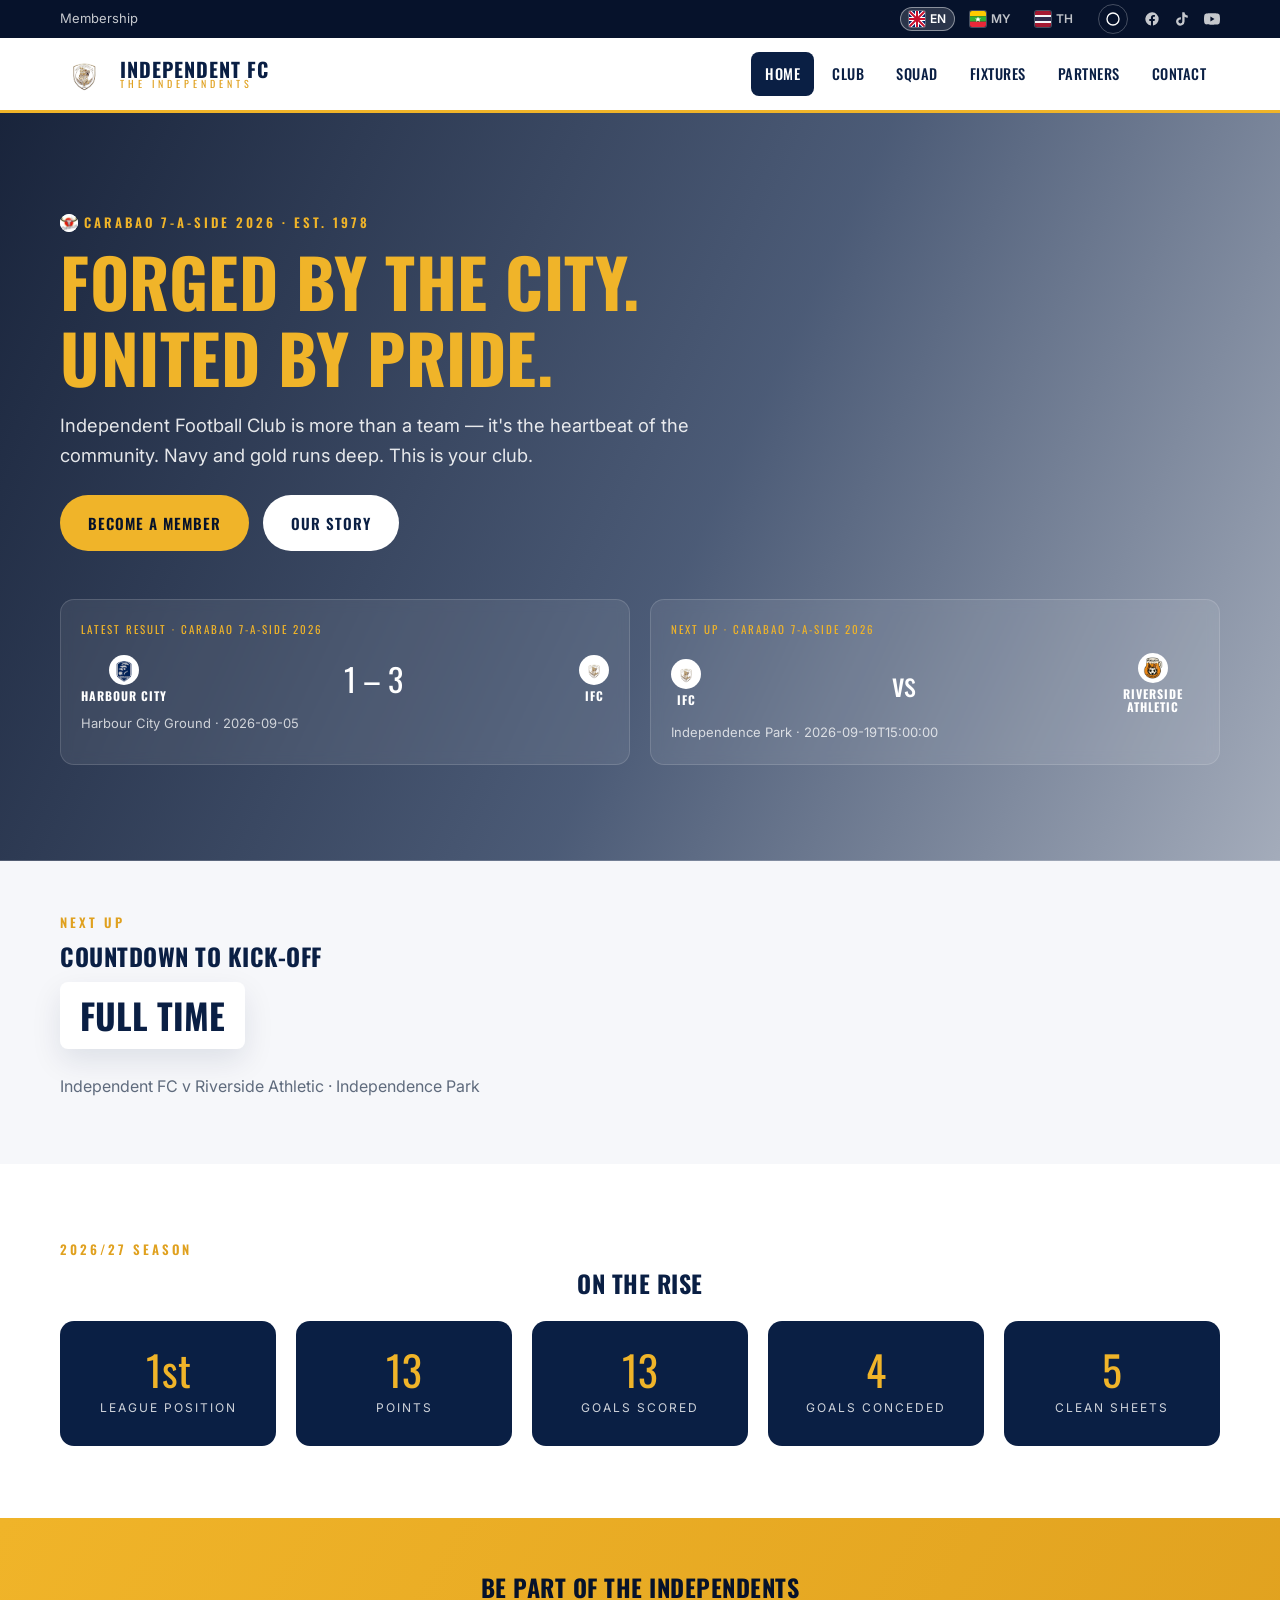
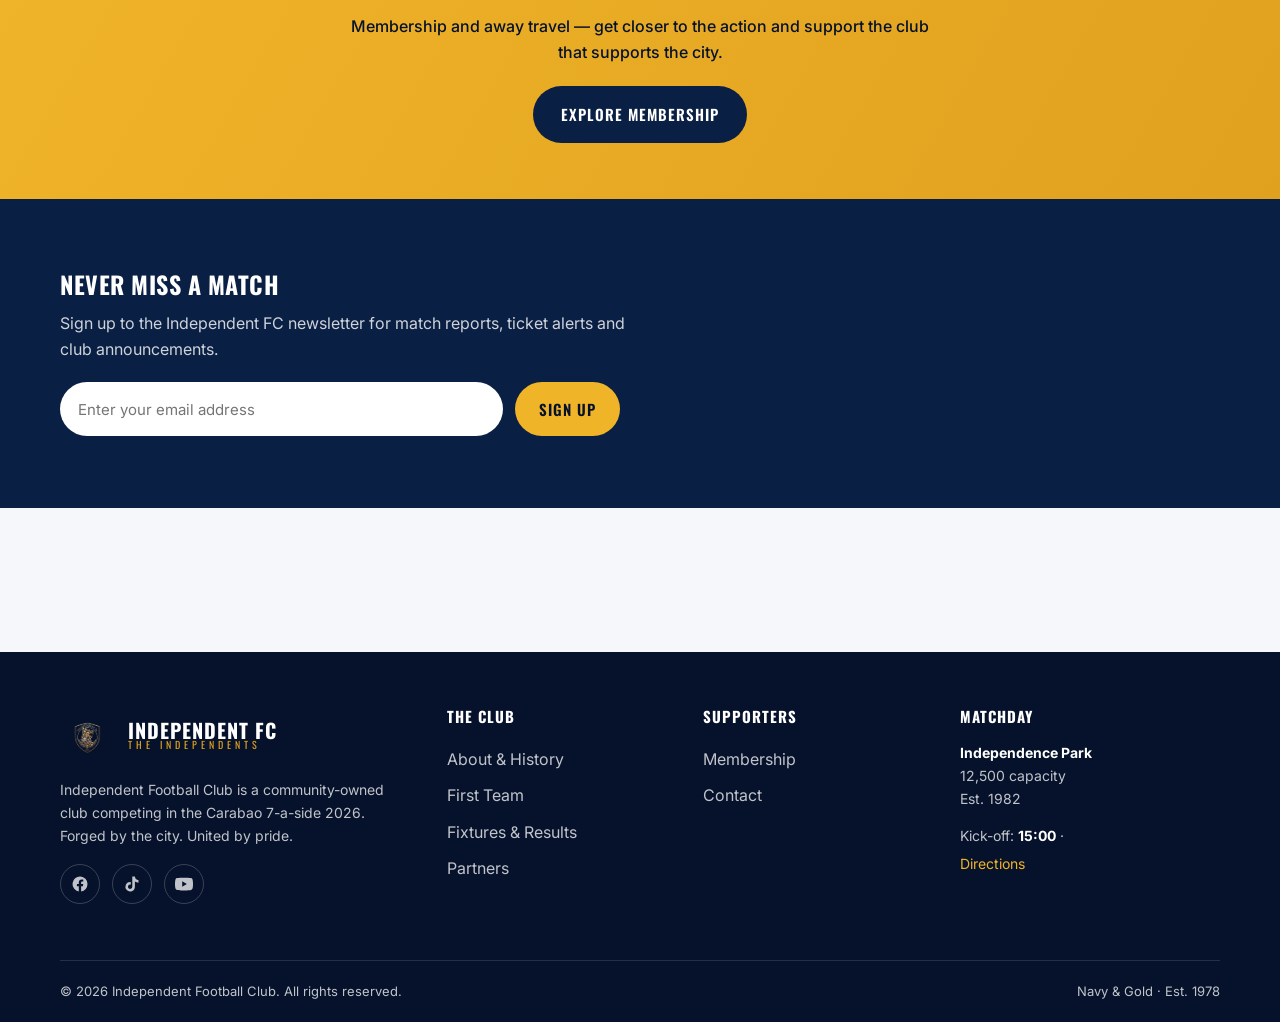
==== commit 585f8b23: "Add Facebook feed placeholder and admin field" ====
--- a/index.html
+++ b/index.html
@@ -109,14 +109,18 @@
   <!-- Newsletter -->
   <section class="newsletter section">
     <div class="container">
-      <h2 data-i18n="nl_h">Never Miss a Match</h2>
+      <h2>Never Miss a Match</h2>
       <p style="color:rgba(255,255,255,.8);max-width:60ch;" data-i18n="nl_p">Sign up to the Independent FC newsletter for match reports, ticket alerts and club announcements.</p>
       <form class="newsletter__form" data-newsletter>
         <input type="email" placeholder="Enter your email address" required aria-label="Email address" data-i18n-placeholder="nl_ph">
         <button type="submit" class="btn btn--gold" data-i18n="nl_btn">Sign Up</button>
       </form>
-      <p class="form-note" data-i18n="nl_note">We respect your inbox. Unsubscribe at any time.</p>
     </div>
+  </section>
+
+  <!-- Facebook Feed -->
+  <section class="section" id="fbFeedSection">
+    <div class="container" id="socialFeed"></div>
   </section>
 
   <!-- Footer -->
